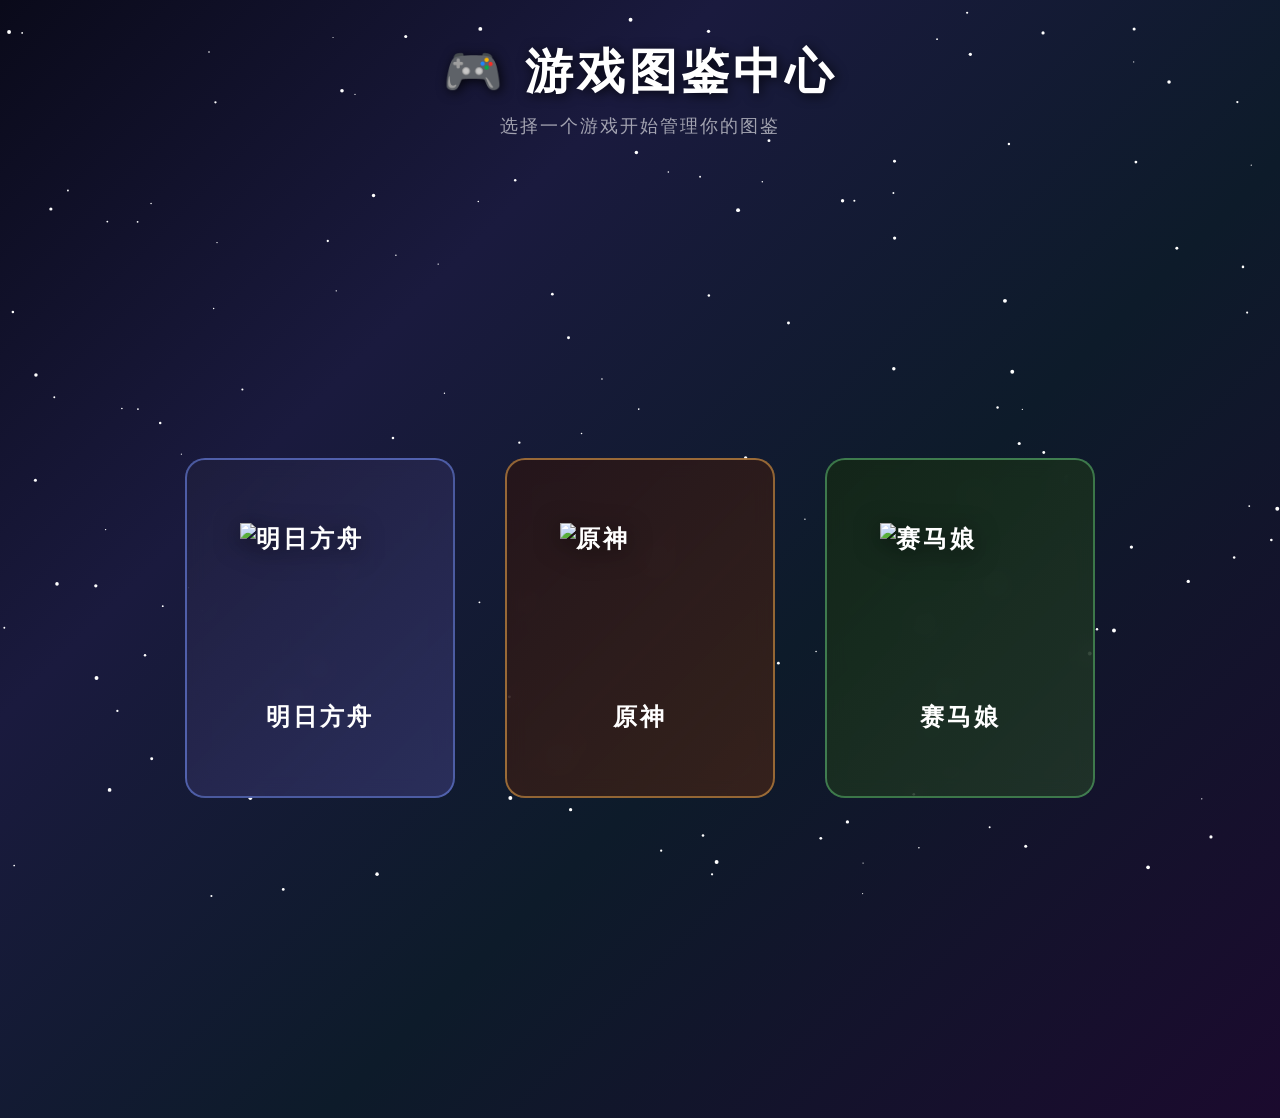
==== index.html @ 44c54203 "Deploy website" ====
<!DOCTYPE html>
<html lang="zh-CN">
<head>
  <meta charset="UTF-8">
  <meta name="viewport" content="width=device-width, initial-scale=1.0">
  <title>游戏图鉴中心</title>
  <link rel="stylesheet" href="css/style.css">
  <style>
    body {
      background: linear-gradient(135deg, #0a0a1a 0%, #1a1a3e 30%, #0d1b2a 60%, #1b0a2e 100%);
    }
    .stars {
      position: fixed;
      top: 0; left: 0; width: 100%; height: 100%;
      pointer-events: none;
      z-index: -1;
    }
    .subtitle {
      text-align: center;
      color: rgba(255,255,255,0.6);
      font-size: 1.1em;
      margin-top: -10px;
      margin-bottom: 40px;
      letter-spacing: 2px;
    }
    .btn-arknights {
      background: linear-gradient(135deg, rgba(30,30,60,0.8), rgba(60,60,120,0.6));
      border-color: rgba(120,150,255,0.5);
    }
    .btn-arknights:hover {
      box-shadow: 0 20px 60px rgba(80,120,255,0.5);
    }
    .btn-genshin {
      background: linear-gradient(135deg, rgba(40,20,20,0.8), rgba(80,40,20,0.6));
      border-color: rgba(255,180,80,0.5);
    }
    .btn-genshin:hover {
      box-shadow: 0 20px 60px rgba(255,160,60,0.5);
    }
    .btn-umamusume {
      background: linear-gradient(135deg, rgba(20,40,20,0.8), rgba(40,70,40,0.6));
      border-color: rgba(100,200,120,0.5);
    }
    .btn-umamusume:hover {
      box-shadow: 0 20px 60px rgba(80,200,100,0.5);
    }
    .btn-logo {
      width: 150px;
      height: 150px;
      object-fit: contain;
      margin-bottom: 10px;
      filter: drop-shadow(0 4px 12px rgba(0,0,0,0.5));
      transition: transform 0.3s;
    }
    .game-btn:hover .btn-logo {
      transform: scale(1.12);
    }
  </style>
</head>
<body>
  <canvas class="stars" id="stars"></canvas>
  <div class="content">
    <h1>🎮 游戏图鉴中心</h1>
    <p class="subtitle">选择一个游戏开始管理你的图鉴</p>
    <div class="main-container">
      <a href="arknights/" class="game-btn btn-arknights">
        <img src="images/明日方舟logo.png" alt="明日方舟" class="btn-logo">
        <span>明日方舟</span>
      </a>
      <a href="genshin/" class="game-btn btn-genshin">
        <img src="images/原神logo.png" alt="原神" class="btn-logo">
        <span>原神</span>
      </a>
      <a href="umamusume/" class="game-btn btn-umamusume">
        <img src="images/赛马娘logo.png" alt="赛马娘" class="btn-logo">
        <span>赛马娘</span>
      </a>
    </div>
  </div>
  <script>
    // Starry background animation
    const canvas = document.getElementById('stars');
    const ctx = canvas.getContext('2d');
    canvas.width = window.innerWidth;
    canvas.height = window.innerHeight;
    const stars = Array.from({length: 150}, () => ({
      x: Math.random() * canvas.width,
      y: Math.random() * canvas.height,
      r: Math.random() * 1.5 + 0.5,
      v: Math.random() * 0.3 + 0.1
    }));
    function animate() {
      ctx.clearRect(0, 0, canvas.width, canvas.height);
      ctx.fillStyle = '#fff';
      stars.forEach(s => {
        ctx.beginPath();
        ctx.arc(s.x, s.y, s.r, 0, Math.PI * 2);
        ctx.fill();
        s.y -= s.v;
        if (s.y < 0) { s.y = canvas.height; s.x = Math.random() * canvas.width; }
      });
      requestAnimationFrame(animate);
    }
    animate();
    window.addEventListener('resize', () => { canvas.width = window.innerWidth; canvas.height = window.innerHeight; });
  </script>
</body>
</html>
---- css/style.css ----
/* === Global Reset & Base === */
* { margin: 0; padding: 0; box-sizing: border-box; }

body {
  font-family: 'Segoe UI', 'Microsoft YaHei', sans-serif;
  min-height: 100vh;
  color: #fff;
  overflow-x: hidden;
}

/* === Full-page Background === */
.bg-cover {
  position: fixed;
  top: 0; left: 0; width: 100%; height: 100%;
  background-size: cover;
  background-position: center;
  background-repeat: no-repeat;
  z-index: -1;
}

/* === Overlay for readability === */
.overlay {
  position: fixed;
  top: 0; left: 0; width: 100%; height: 100%;
  background: rgba(0,0,0,0.55);
  z-index: 0;
}

.content {
  position: relative;
  z-index: 1;
  padding: 40px 60px;
  min-height: 100vh;
}

/* === Header === */
h1 {
  font-size: 3em;
  text-align: center;
  margin-bottom: 20px;
  text-shadow: 2px 2px 12px rgba(0,0,0,0.8);
  letter-spacing: 4px;
}

.back-btn {
  display: inline-block;
  padding: 10px 24px;
  background: rgba(255,255,255,0.2);
  color: #fff;
  text-decoration: none;
  border-radius: 8px;
  margin-bottom: 20px;
  backdrop-filter: blur(8px);
  transition: all 0.3s;
  border: 1px solid rgba(255,255,255,0.3);
}
.back-btn:hover {
  background: rgba(255,255,255,0.35);
  transform: translateY(-2px);
}

/* === Main Page (3 Buttons) === */
.main-container {
  display: flex;
  justify-content: center;
  align-items: center;
  min-height: 100vh;
  gap: 50px;
  flex-wrap: wrap;
}

.game-btn {
  display: flex;
  flex-direction: column;
  align-items: center;
  justify-content: center;
  width: 270px;
  height: 340px;
  border-radius: 20px;
  text-decoration: none;
  color: #fff;
  font-size: 1.5em;
  font-weight: bold;
  letter-spacing: 3px;
  background: rgba(255,255,255,0.12);
  backdrop-filter: blur(10px);
  border: 2px solid rgba(255,255,255,0.25);
  transition: all 0.4s;
  overflow: hidden;
  position: relative;
}

.game-btn:hover {
  transform: translateY(-12px) scale(1.04);
  border-color: rgba(255,255,255,0.6);
  box-shadow: 0 20px 60px rgba(0,0,0,0.5);
}

.game-btn img {
  width: 160px;
  height: 160px;
  object-fit: contain;
  margin-bottom: 18px;
  filter: drop-shadow(0 4px 12px rgba(0,0,0,0.6));
}

/* === Panel / Card Style === */
.panel {
  background: rgba(0,0,0,0.5);
  backdrop-filter: blur(12px);
  border: 1px solid rgba(255,255,255,0.2);
  border-radius: 16px;
  padding: 20px;
  margin-bottom: 16px;
}

.panel h2 {
  font-size: 1.4em;
  margin-bottom: 12px;
  display: flex;
  justify-content: space-between;
  align-items: center;
}

.panel h2 .count {
  font-size: 0.7em;
  color: #aaa;
  font-weight: normal;
}

/* === Candidate Pool === */
.candidate-pool {
  min-height: 160px;
  border: 2px dashed rgba(255,255,255,0.35);
  border-radius: 12px;
  padding: 16px;
  display: flex;
  flex-wrap: wrap;
  gap: 10px;
  align-items: flex-start;
  transition: border-color 0.3s;
}

.candidate-pool.drag-over {
  border-color: #4fc3f7;
  background: rgba(79,195,247,0.1);
}

/* === Image Card === */
.img-card {
  width: 150px;
  height: 164px;
  border-radius: 8px;
  overflow: hidden;
  position: relative;
  cursor: grab;
  border: 2px solid transparent;
  transition: all 0.25s;
  flex-shrink: 0;
  background: rgba(0,0,0,0.4);
}

.img-card:hover {
  border-color: #fff;
  transform: scale(1.05);
  z-index: 5;
}

.img-card.selected {
  border-color: #ffd740;
  box-shadow: 0 0 20px rgba(255,215,64,0.6);
}

.img-card img {
  width: 100%;
  height: 100%;
  object-fit: cover;
}

.img-card .tag-badge {
  position: absolute;
  top: 6px;
  right: 6px;
  background: #ff5252;
  color: #fff;
  padding: 3px 8px;
  border-radius: 4px;
  font-size: 12px;
  font-weight: bold;
  pointer-events: none;
}

.img-card .delete-btn {
  position: absolute;
  top: 4px;
  left: 4px;
  width: 22px; height: 22px;
  border-radius: 50%;
  background: rgba(255,0,0,0.7);
  color: #fff;
  border: none;
  cursor: pointer;
  font-size: 14px;
  line-height: 22px;
  text-align: center;
  display: none;
}

.img-card:hover .delete-btn {
  display: block;
}

/* === Drop Zone === */
.drop-zone {
  min-height: 170px;
  border: 2px dashed rgba(255,255,255,0.25);
  border-radius: 12px;
  padding: 12px;
  display: flex;
  flex-wrap: wrap;
  gap: 10px;
  align-items: flex-start;
  transition: all 0.3s;
}

.drop-zone.drag-over {
  border-color: #69f0ae;
  background: rgba(105,240,174,0.1);
}

.drop-zone .placeholder {
  color: rgba(255,255,255,0.3);
  font-size: 1em;
  width: 100%;
  text-align: center;
  padding: 40px 0;
}

/* === Upload Area === */
.upload-area {
  display: flex;
  gap: 12px;
  align-items: center;
  margin-bottom: 16px;
}

.upload-btn {
  padding: 10px 24px;
  background: #4fc3f7;
  color: #000;
  border: none;
  border-radius: 8px;
  cursor: pointer;
  font-size: 1em;
  font-weight: bold;
  transition: all 0.3s;
}

.upload-btn:hover {
  background: #81d4fa;
  transform: translateY(-2px);
}

.upload-btn:disabled {
  background: #666;
  cursor: not-allowed;
  transform: none;
}

/* === Tag Buttons === */
.tag-controls {
  display: flex;
  gap: 8px;
  flex-wrap: wrap;
  margin: 12px 0;
}

.tag-btn {
  padding: 10px 28px;
  border: 2px solid rgba(255,255,255,0.4);
  background: rgba(0,0,0,0.4);
  color: #fff;
  border-radius: 10px;
  cursor: pointer;
  font-size: 1.1em;
  font-weight: bold;
  transition: all 0.3s;
  letter-spacing: 2px;
}

.tag-btn:hover {
  background: rgba(255,255,255,0.25);
  border-color: #fff;
}

.tag-btn.active {
  background: #ffd740;
  color: #000;
  border-color: #ffd740;
}

/* === Layout Helpers === */
.row {
  display: flex;
  gap: 24px;
  flex-wrap: wrap;
}

.col-half {
  flex: 1;
  min-width: 370px;
}

.col-full {
  flex: 1 1 100%;
}

/* === Genshin Element Colors === */
.element-fire  { border-left: 4px solid #ef5350; }
.element-water { border-left: 4px solid #42a5f5; }
.element-wind  { border-left: 4px solid #66bb6a; }
.element-thunder { border-left: 4px solid #ab47bc; }
.element-ice   { border-left: 4px solid #80deea; }
.element-grass { border-left: 4px solid #9ccc65; }
.element-rock  { border-left: 4px solid #ffa726; }

.label-fire  { background: #ef5350; }
.label-water { background: #42a5f5; }
.label-wind  { background: #66bb6a; }
.label-thunder { background: #ab47bc; }
.label-ice   { background: #80deea; color:#000; }
.label-grass { background: #9ccc65; color:#000; }
.label-rock  { background: #ffa726; }

.element-label {
  display: inline-block;
  padding: 4px 14px;
  border-radius: 6px;
  color: #fff;
  font-weight: bold;
  font-size: 0.95em;
  letter-spacing: 1px;
}

/* === Arknights Tier Colors === */
.tier-sss { border-left: 4px solid #ff1744; }
.tier-ss  { border-left: 4px solid #ff9100; }
.tier-s   { border-left: 4px solid #ffea00; }
.tier-a   { border-left: 4px solid #69f0ae; }
.tier-b   { border-left: 4px solid #90a4ae; }

/* === Scrollbar === */
::-webkit-scrollbar {
  width: 8px;
}
::-webkit-scrollbar-track {
  background: rgba(0,0,0,0.2);
}
::-webkit-scrollbar-thumb {
  background: rgba(255,255,255,0.3);
  border-radius: 4px;
}

/* === Responsive === */
@media (max-width: 900px) {
  .content { padding: 20px; }
  h1 { font-size: 2em; }
  .main-container { gap: 24px; flex-direction: column; align-items: center; }
  .row { flex-direction: column; }
}
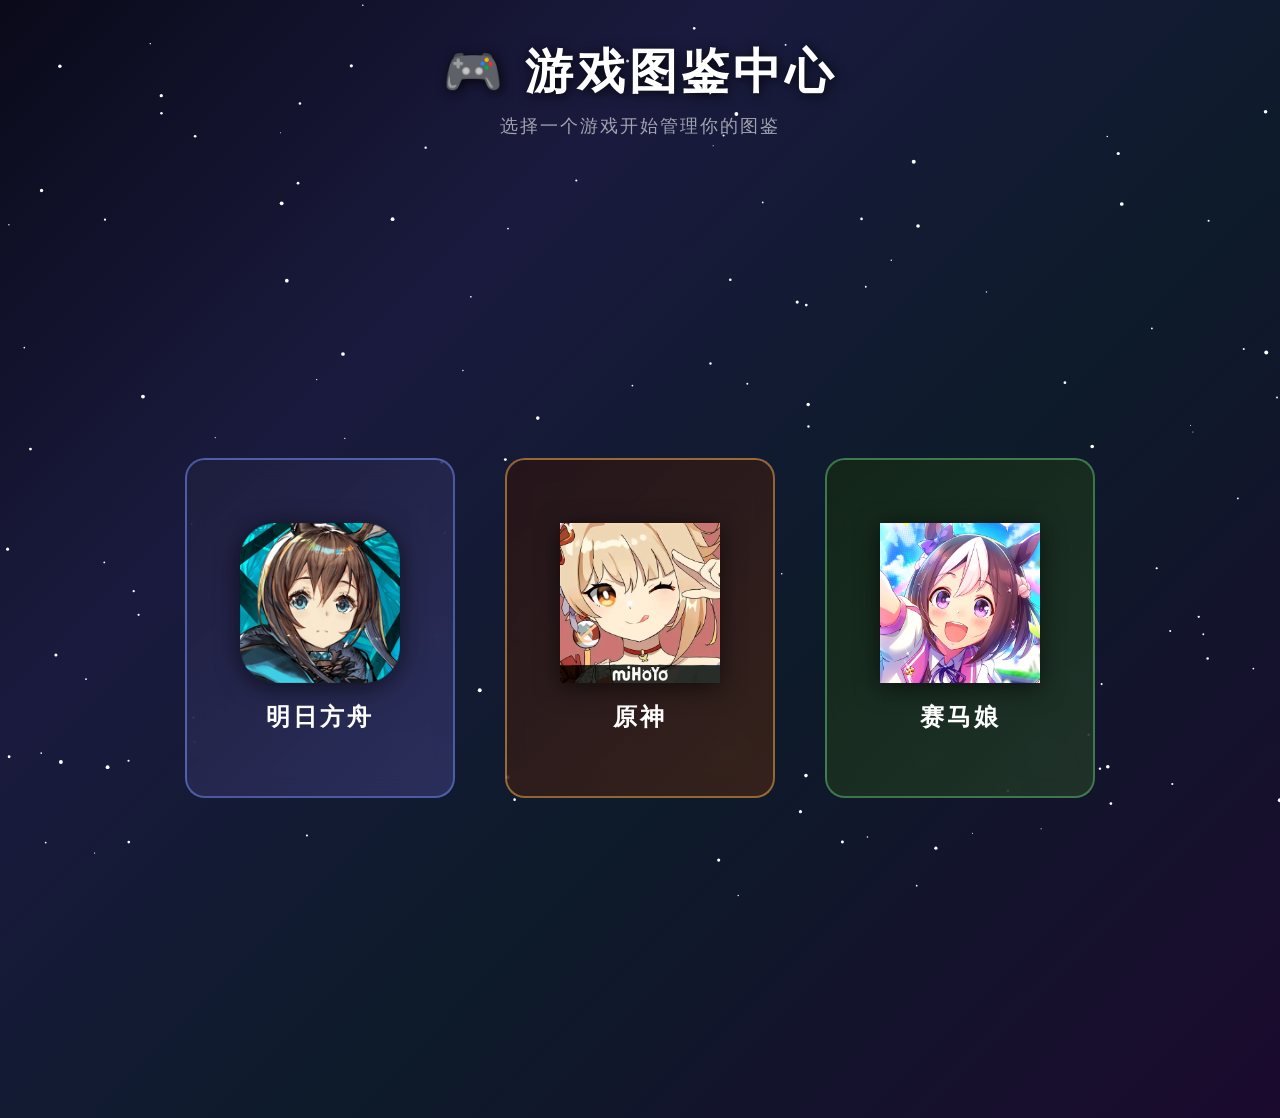
==== commit c180e145: "Fix image references (English filenames)" ====
--- a/index.html
+++ b/index.html
@@ -64,15 +64,15 @@
     <p class="subtitle">选择一个游戏开始管理你的图鉴</p>
     <div class="main-container">
       <a href="arknights/" class="game-btn btn-arknights">
-        <img src="images/明日方舟logo.png" alt="明日方舟" class="btn-logo">
+        <img src="images/arknights-logo.png" alt="明日方舟" class="btn-logo">
         <span>明日方舟</span>
       </a>
       <a href="genshin/" class="game-btn btn-genshin">
-        <img src="images/原神logo.png" alt="原神" class="btn-logo">
+        <img src="images/genshin-logo.png" alt="原神" class="btn-logo">
         <span>原神</span>
       </a>
       <a href="umamusume/" class="game-btn btn-umamusume">
-        <img src="images/赛马娘logo.png" alt="赛马娘" class="btn-logo">
+        <img src="images/umamusume-logo.png" alt="赛马娘" class="btn-logo">
         <span>赛马娘</span>
       </a>
     </div>
